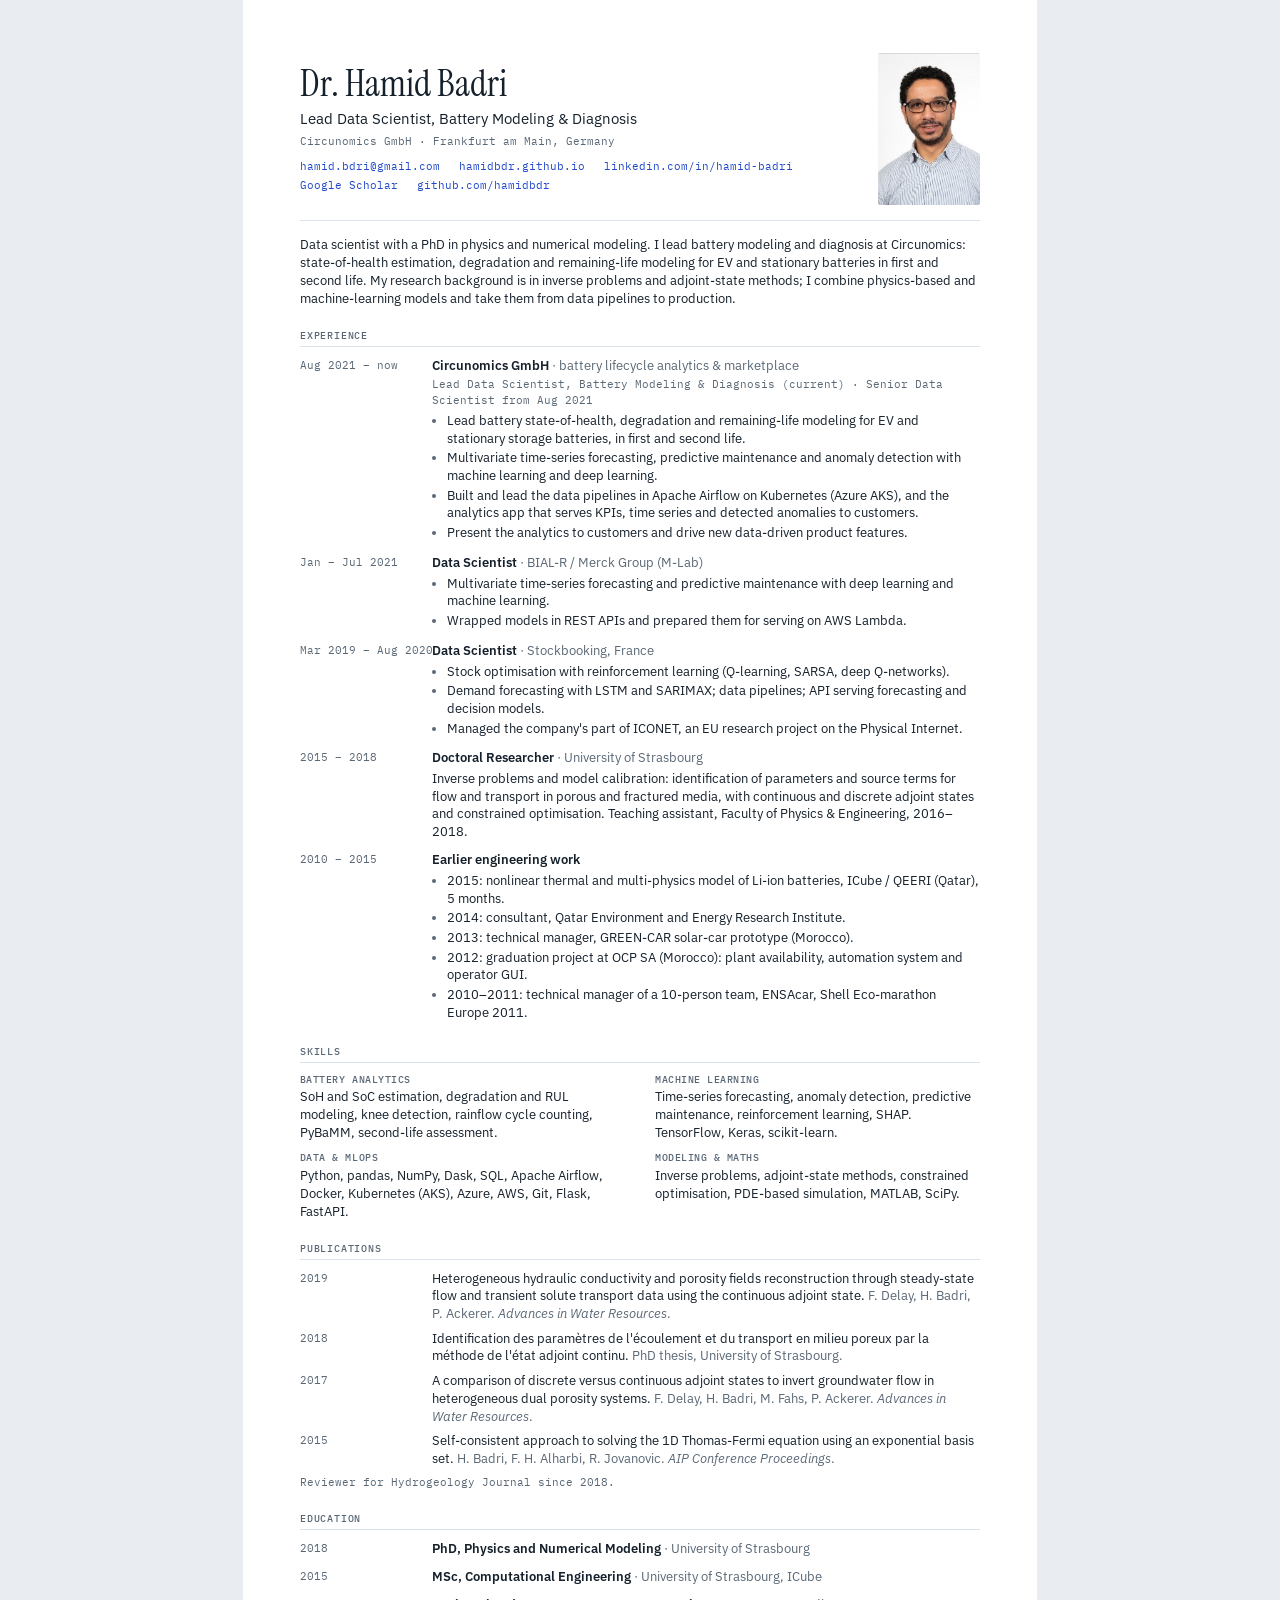
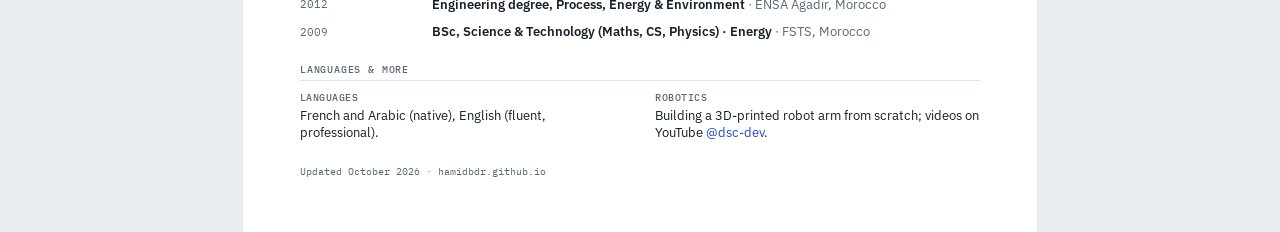
==== cv.html @ b693b3db "Add downloadable CV, move assets and styles, remove unused images - cv.html is the printable source " ====
<!DOCTYPE html>
<html lang="en">
<head>
<meta charset="utf-8">
<meta name="viewport" content="width=device-width, initial-scale=1">
<title>Hamid Badri · CV</title>
<meta name="robots" content="noindex">
<link rel="icon" type="image/jpeg" href="assets/favicon.jpg">
<link rel="stylesheet" href="https://fonts.googleapis.com/css2?family=Instrument+Serif&family=IBM+Plex+Sans:wght@400;500;600&family=IBM+Plex+Mono:wght@400;500&display=swap">
<!-- Source of CV_HamidBadri.pdf. Regenerate with:
     chrome --headless --no-pdf-header-footer --print-to-pdf=CV_HamidBadri.pdf cv.html -->
<style>
@page { size: A4; margin: 14mm 15mm 13mm; }
:root {
  --fg: #15202b; --muted: #5a6876; --line: #dde3ea; --accent: #2149c9;
  --display: "Instrument Serif", Georgia, serif;
  --body: "IBM Plex Sans", "Segoe UI", sans-serif;
  --mono: "IBM Plex Mono", Consolas, monospace;
}
* { box-sizing: border-box; }
html { background: #e9edf1; }
body { margin: 0; color: var(--fg); font: 400 9.4pt/1.42 var(--body); -webkit-print-color-adjust: exact; print-color-adjust: exact; }
.page { background: #fff; max-width: 210mm; margin: 0 auto; padding: 14mm 15mm; }
@media print { html { background: #fff; } .page { padding: 0; max-width: none; } }
a { color: var(--accent); text-decoration: none; }

header { display: grid; grid-template-columns: 1fr auto; gap: 8mm; align-items: center; padding-bottom: 4mm; border-bottom: 1px solid var(--line); }
h1 { font: 400 28pt/1 var(--display); margin: 0 0 1.5mm; }
.role { font-size: 11.5pt; margin: 0 0 1mm; }
.where { font: 400 8.5pt/1.4 var(--mono); color: var(--muted); margin: 0 0 2.5mm; }
.contact { display: flex; flex-wrap: wrap; gap: 0.6mm 5mm; font: 400 8.2pt/1.5 var(--mono); }
header img { width: 27mm; height: auto; border-radius: 2px; }

.summary { margin: 4mm 0 0; }

h2 { break-after: avoid; font: 500 7.8pt/1 var(--mono); letter-spacing: 0.08em; text-transform: uppercase; color: var(--muted); margin: 6mm 0 2.5mm; padding-bottom: 1.5mm; border-bottom: 1px solid var(--line); }
.entry { display: grid; grid-template-columns: 31mm 1fr; gap: 4mm; margin-bottom: 2.6mm; break-inside: avoid; }
.when { font: 400 8.2pt/1.45 var(--mono); color: var(--muted); padding-top: 0.3mm; white-space: nowrap; }
h3 { font-size: 9.6pt; font-weight: 600; margin: 0; }
h3 .org { font-weight: 400; color: var(--muted); }
.entry p { margin: 0.6mm 0 0; }
ul { margin: 0.8mm 0 0; padding-left: 4mm; }
li { margin-bottom: 0.5mm; }
li::marker { color: var(--muted); }
.sub { font: 400 8.2pt/1.45 var(--mono); color: var(--muted); margin: 0.3mm 0 0; }

.pubs { margin: 0; padding-left: 0; list-style: none; }
.pubs li { display: grid; grid-template-columns: 31mm 1fr; gap: 4mm; margin-bottom: 1.8mm; break-inside: avoid; }
.pubs .meta { color: var(--muted); }

.grid2 { break-inside: avoid; display: grid; grid-template-columns: 1fr 1fr; gap: 2.5mm 8mm; }
.grid2 b { display: block; font: 500 7.8pt/1.3 var(--mono); letter-spacing: 0.05em; text-transform: uppercase; color: var(--muted); margin-bottom: 0.6mm; }
.grid2 p { margin: 0; }
footer { margin-top: 6mm; font: 400 7.6pt/1.4 var(--mono); color: var(--muted); }
</style>
</head>
<body>
<div class="page">

<header>
  <div>
    <h1>Dr. Hamid Badri</h1>
    <p class="role">Lead Data Scientist, Battery Modeling &amp; Diagnosis</p>
    <p class="where">Circunomics GmbH · Frankfurt am Main, Germany</p>
    <div class="contact">
      <a href="mailto:hamid.bdri@gmail.com">hamid.bdri@gmail.com</a>
      <a href="https://hamidbdr.github.io">hamidbdr.github.io</a>
      <a href="https://www.linkedin.com/in/hamid-badri/">linkedin.com/in/hamid-badri</a>
      <a href="https://scholar.google.com/citations?user=9fMwc-wAAAAJ">Google Scholar</a>
      <a href="https://github.com/hamidbdr">github.com/hamidbdr</a>
    </div>
  </div>
  <img src="assets/photo.jpg" alt="Hamid Badri">
</header>

<p class="summary">Data scientist with a PhD in physics and numerical modeling. I lead battery modeling and diagnosis at Circunomics: state-of-health estimation, degradation and remaining-life modeling for EV and stationary batteries in first and second life. My research background is in inverse problems and adjoint-state methods; I combine physics-based and machine-learning models and take them from data pipelines to production.</p>

<h2>Experience</h2>
<div class="entry">
  <div class="when">Aug 2021 – now</div>
  <div>
    <h3>Circunomics GmbH <span class="org">· battery lifecycle analytics &amp; marketplace</span></h3>
    <p class="sub">Lead Data Scientist, Battery Modeling &amp; Diagnosis (current) · Senior Data Scientist from Aug 2021</p>
    <ul>
      <li>Lead battery state-of-health, degradation and remaining-life modeling for EV and stationary storage batteries, in first and second life.</li>
      <li>Multivariate time-series forecasting, predictive maintenance and anomaly detection with machine learning and deep learning.</li>
      <li>Built and lead the data pipelines in Apache Airflow on Kubernetes (Azure AKS), and the analytics app that serves KPIs, time series and detected anomalies to customers.</li>
      <li>Present the analytics to customers and drive new data-driven product features.</li>
    </ul>
  </div>
</div>
<div class="entry">
  <div class="when">Jan – Jul 2021</div>
  <div>
    <h3>Data Scientist <span class="org">· BIAL-R / Merck Group (M-Lab)</span></h3>
    <ul>
      <li>Multivariate time-series forecasting and predictive maintenance with deep learning and machine learning.</li>
      <li>Wrapped models in REST APIs and prepared them for serving on AWS Lambda.</li>
    </ul>
  </div>
</div>
<div class="entry">
  <div class="when">Mar 2019 – Aug 2020</div>
  <div>
    <h3>Data Scientist <span class="org">· Stockbooking, France</span></h3>
    <ul>
      <li>Stock optimisation with reinforcement learning (Q-learning, SARSA, deep Q-networks).</li>
      <li>Demand forecasting with LSTM and SARIMAX; data pipelines; API serving forecasting and decision models.</li>
      <li>Managed the company's part of ICONET, an EU research project on the Physical Internet.</li>
    </ul>
  </div>
</div>
<div class="entry">
  <div class="when">2015 – 2018</div>
  <div>
    <h3>Doctoral Researcher <span class="org">· University of Strasbourg</span></h3>
    <p>Inverse problems and model calibration: identification of parameters and source terms for flow and transport in porous and fractured media, with continuous and discrete adjoint states and constrained optimisation. Teaching assistant, Faculty of Physics &amp; Engineering, 2016–2018.</p>
  </div>
</div>
<div class="entry">
  <div class="when">2010 – 2015</div>
  <div>
    <h3>Earlier engineering work</h3>
    <ul>
      <li>2015: nonlinear thermal and multi-physics model of Li-ion batteries, ICube / QEERI (Qatar), 5 months.</li>
      <li>2014: consultant, Qatar Environment and Energy Research Institute.</li>
      <li>2013: technical manager, GREEN-CAR solar-car prototype (Morocco).</li>
      <li>2012: graduation project at OCP SA (Morocco): plant availability, automation system and operator GUI.</li>
      <li>2010–2011: technical manager of a 10-person team, ENSAcar, Shell Eco-marathon Europe 2011.</li>
    </ul>
  </div>
</div>

<h2>Skills</h2>
<div class="grid2">
  <div><b>Battery analytics</b><p>SoH and SoC estimation, degradation and RUL modeling, knee detection, rainflow cycle counting, PyBaMM, second-life assessment.</p></div>
  <div><b>Machine learning</b><p>Time-series forecasting, anomaly detection, predictive maintenance, reinforcement learning, SHAP. TensorFlow, Keras, scikit-learn.</p></div>
  <div><b>Data &amp; MLOps</b><p>Python, pandas, NumPy, Dask, SQL, Apache Airflow, Docker, Kubernetes (AKS), Azure, AWS, Git, Flask, FastAPI.</p></div>
  <div><b>Modeling &amp; maths</b><p>Inverse problems, adjoint-state methods, constrained optimisation, PDE-based simulation, MATLAB, SciPy.</p></div>
</div>

<h2>Publications</h2>
<ol class="pubs">
  <li><span class="when">2019</span><span>Heterogeneous hydraulic conductivity and porosity fields reconstruction through steady-state flow and transient solute transport data using the continuous adjoint state. <span class="meta">F. Delay, H. Badri, P. Ackerer. <i>Advances in Water Resources</i>.</span></span></li>
  <li><span class="when">2018</span><span>Identification des paramètres de l'écoulement et du transport en milieu poreux par la méthode de l'état adjoint continu. <span class="meta">PhD thesis, University of Strasbourg.</span></span></li>
  <li><span class="when">2017</span><span>A comparison of discrete versus continuous adjoint states to invert groundwater flow in heterogeneous dual porosity systems. <span class="meta">F. Delay, H. Badri, M. Fahs, P. Ackerer. <i>Advances in Water Resources</i>.</span></span></li>
  <li><span class="when">2015</span><span>Self-consistent approach to solving the 1D Thomas-Fermi equation using an exponential basis set. <span class="meta">H. Badri, F. H. Alharbi, R. Jovanovic. <i>AIP Conference Proceedings</i>.</span></span></li>
</ol>
<p class="sub">Reviewer for Hydrogeology Journal since 2018.</p>

<h2>Education</h2>
<div class="entry"><div class="when">2018</div><div><h3>PhD, Physics and Numerical Modeling <span class="org">· University of Strasbourg</span></h3></div></div>
<div class="entry"><div class="when">2015</div><div><h3>MSc, Computational Engineering <span class="org">· University of Strasbourg, ICube</span></h3></div></div>
<div class="entry"><div class="when">2012</div><div><h3>Engineering degree, Process, Energy &amp; Environment <span class="org">· ENSA Agadir, Morocco</span></h3></div></div>
<div class="entry"><div class="when">2009</div><div><h3>BSc, Science &amp; Technology (Maths, CS, Physics) · Energy <span class="org">· FSTS, Morocco</span></h3></div></div>

<h2>Languages &amp; more</h2>
<div class="grid2">
  <div><b>Languages</b><p>French and Arabic (native), English (fluent, professional).</p></div>
  <div><b>Robotics</b><p>Building a 3D-printed robot arm from scratch; videos on YouTube <a href="https://www.youtube.com/@dsc-dev">@dsc-dev</a>.</p></div>
</div>

<footer>Updated October 2026 · hamidbdr.github.io</footer>
</div>
</body>
</html>
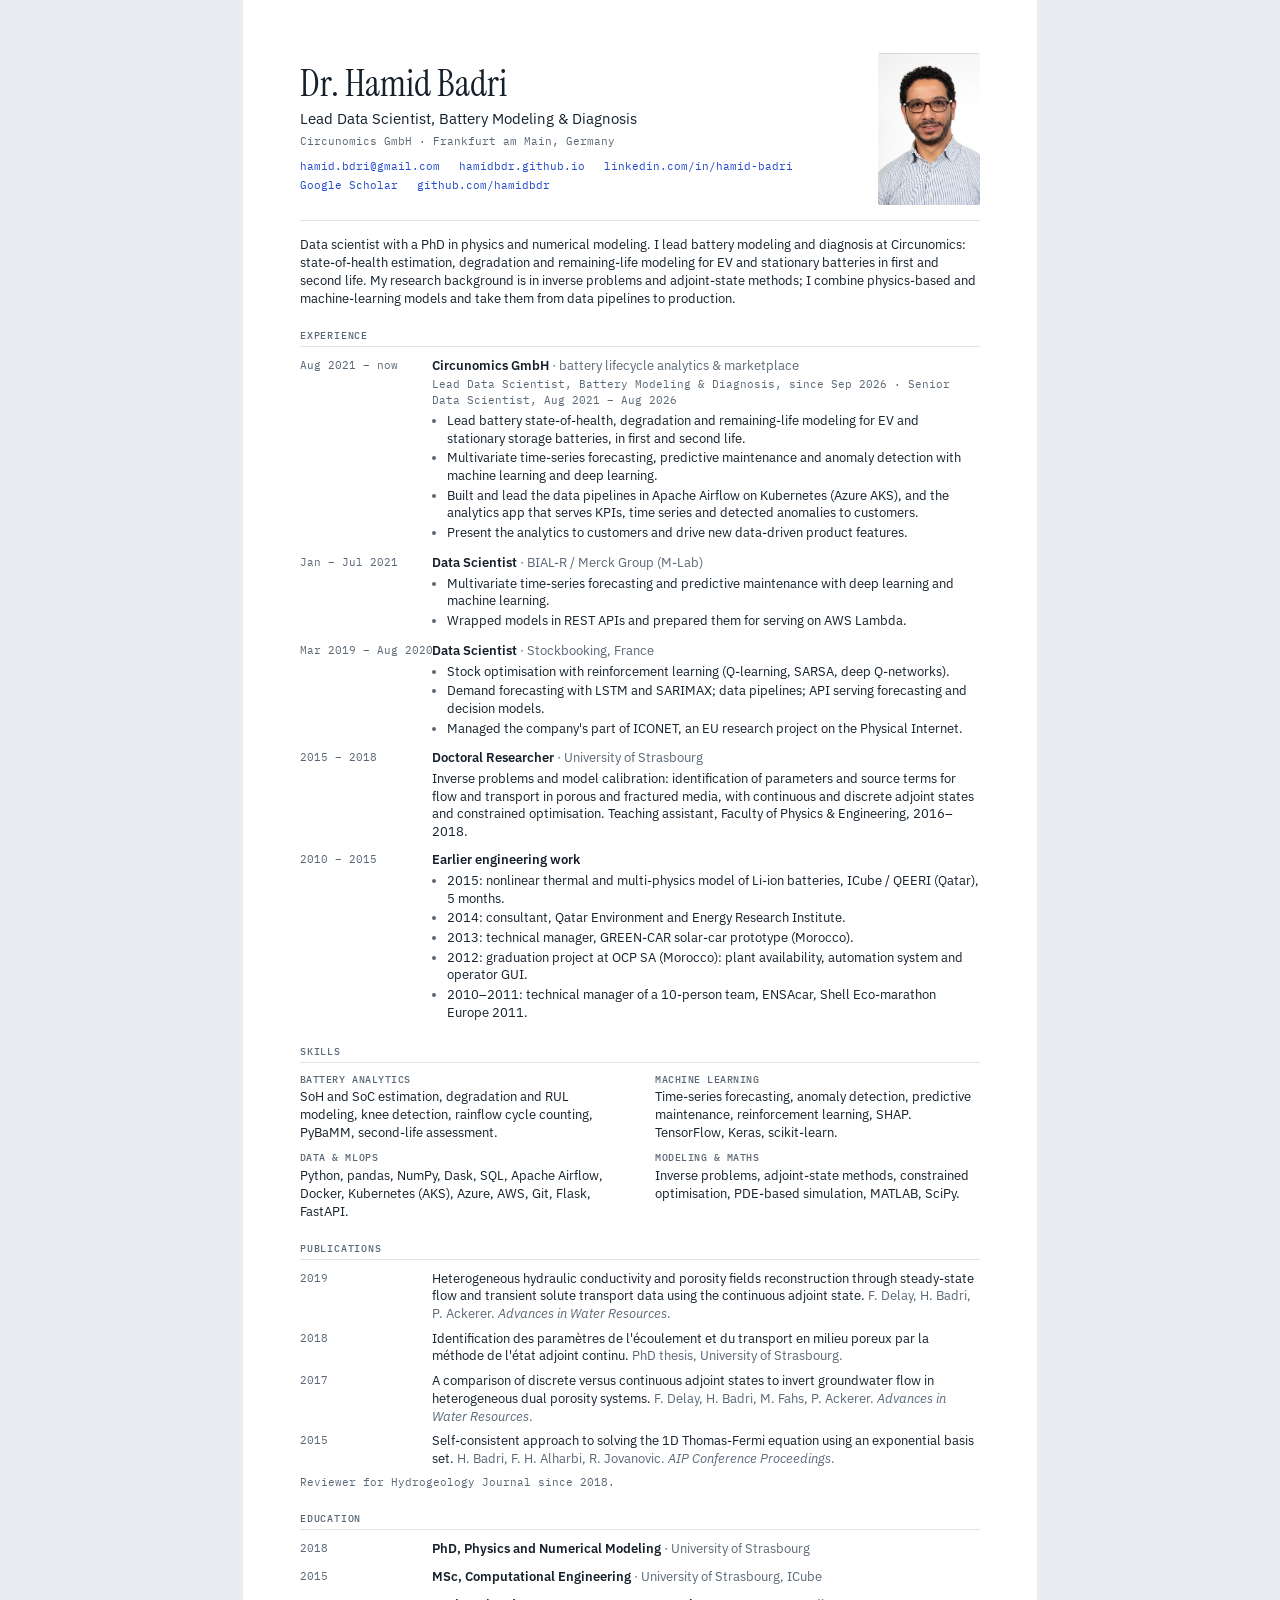
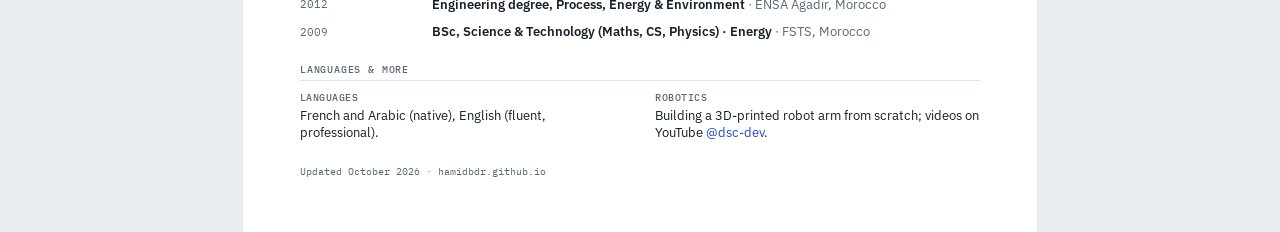
==== commit 9f5c5041: "Add Lead Data Scientist start date (Sep 2026) Co-Authored-By: Claude Opus 5.5 <noreply@anthropic.com" ====
--- a/cv.html
+++ b/cv.html
@@ -80,7 +80,7 @@
   <div class="when">Aug 2021 – now</div>
   <div>
     <h3>Circunomics GmbH <span class="org">· battery lifecycle analytics &amp; marketplace</span></h3>
-    <p class="sub">Lead Data Scientist, Battery Modeling &amp; Diagnosis (current) · Senior Data Scientist from Aug 2021</p>
+    <p class="sub">Lead Data Scientist, Battery Modeling &amp; Diagnosis, since Sep 2026 · Senior Data Scientist, Aug 2021 – Aug 2026</p>
     <ul>
       <li>Lead battery state-of-health, degradation and remaining-life modeling for EV and stationary storage batteries, in first and second life.</li>
       <li>Multivariate time-series forecasting, predictive maintenance and anomaly detection with machine learning and deep learning.</li>
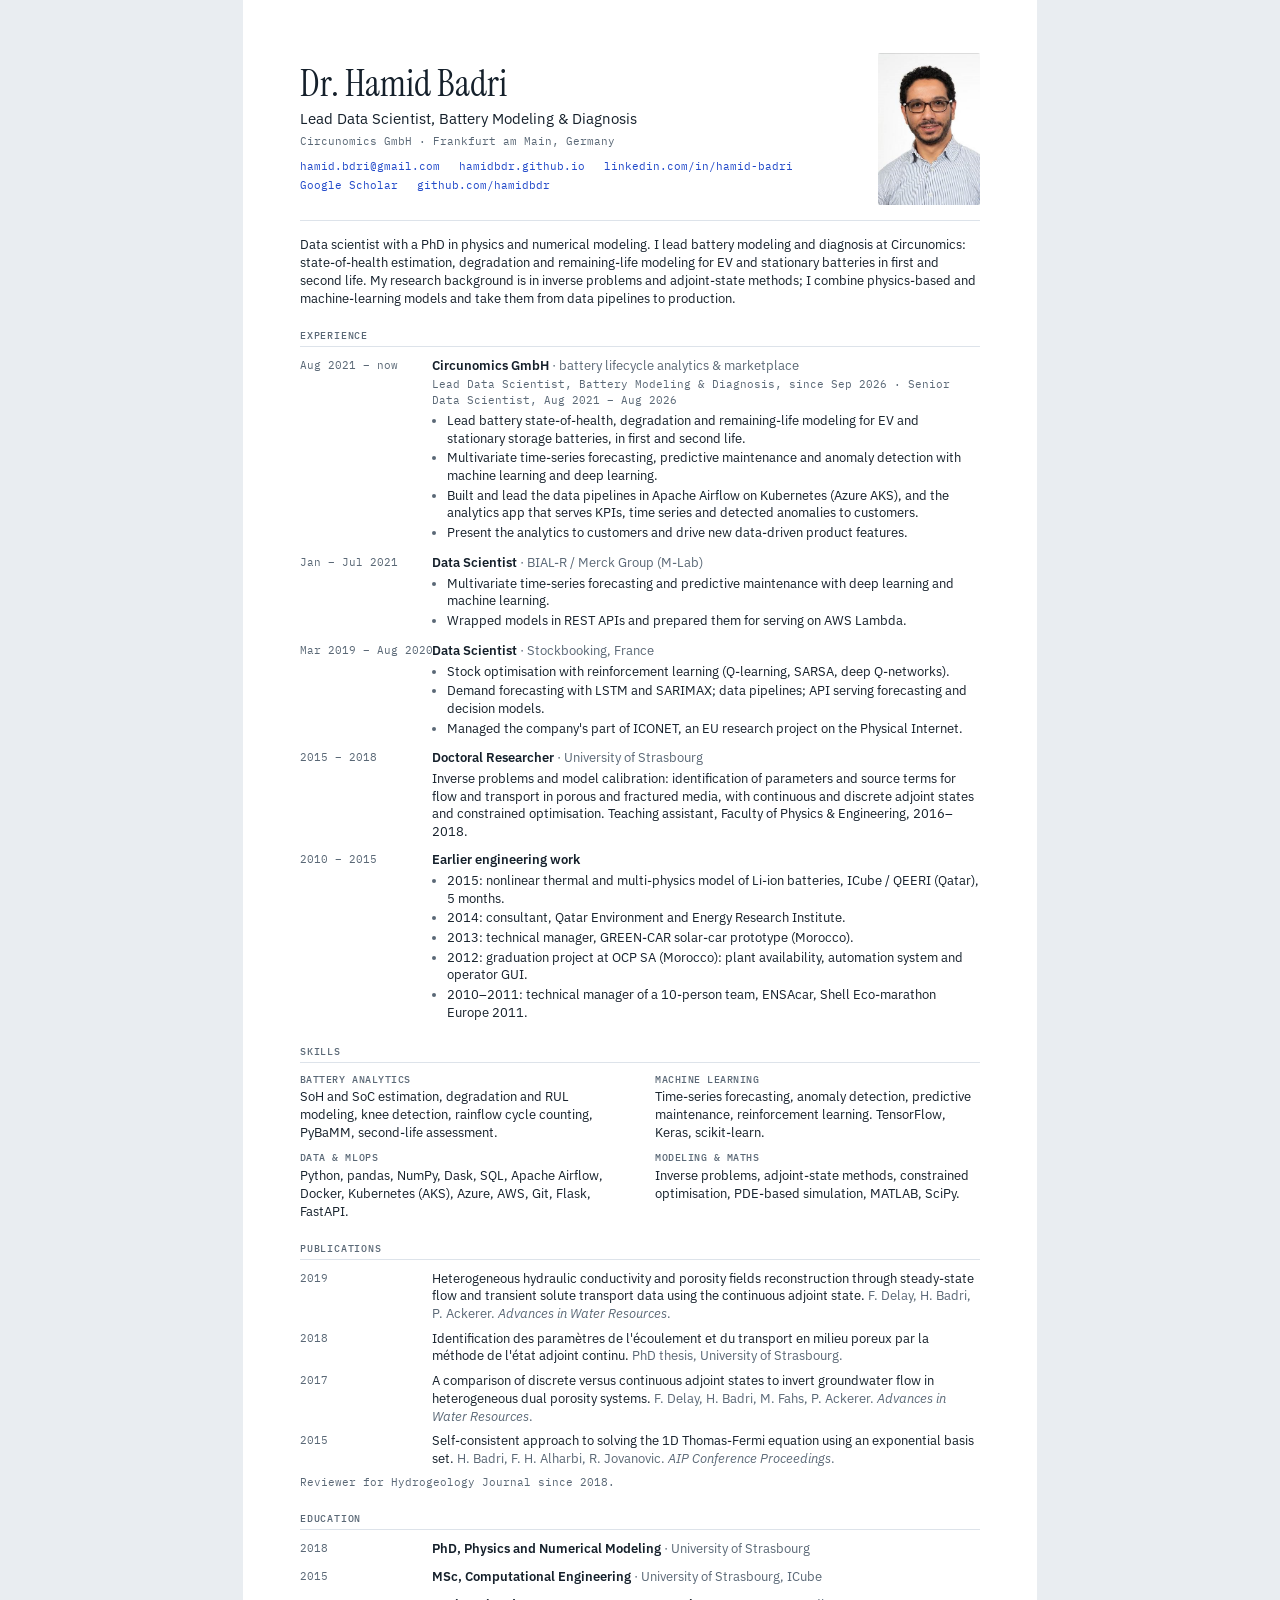
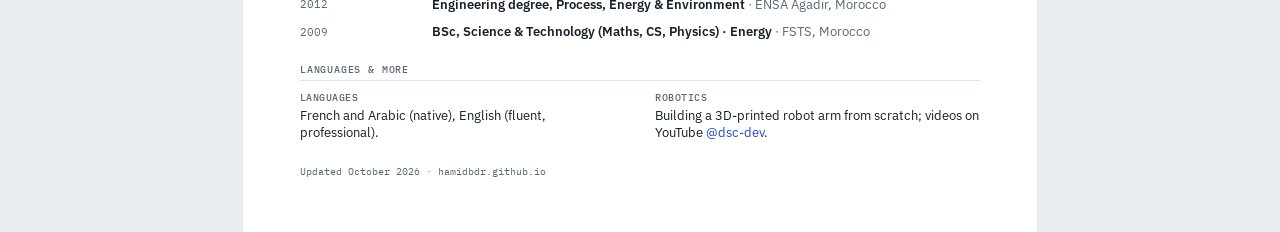
==== commit dfa85c79: "Remove SHAP from the skills on the site and CV Co-Authored-By: Claude Opus 5.5 <noreply@anthropic.co" ====
--- a/cv.html
+++ b/cv.html
@@ -134,7 +134,7 @@
 <h2>Skills</h2>
 <div class="grid2">
   <div><b>Battery analytics</b><p>SoH and SoC estimation, degradation and RUL modeling, knee detection, rainflow cycle counting, PyBaMM, second-life assessment.</p></div>
-  <div><b>Machine learning</b><p>Time-series forecasting, anomaly detection, predictive maintenance, reinforcement learning, SHAP. TensorFlow, Keras, scikit-learn.</p></div>
+  <div><b>Machine learning</b><p>Time-series forecasting, anomaly detection, predictive maintenance, reinforcement learning. TensorFlow, Keras, scikit-learn.</p></div>
   <div><b>Data &amp; MLOps</b><p>Python, pandas, NumPy, Dask, SQL, Apache Airflow, Docker, Kubernetes (AKS), Azure, AWS, Git, Flask, FastAPI.</p></div>
   <div><b>Modeling &amp; maths</b><p>Inverse problems, adjoint-state methods, constrained optimisation, PDE-based simulation, MATLAB, SciPy.</p></div>
 </div>
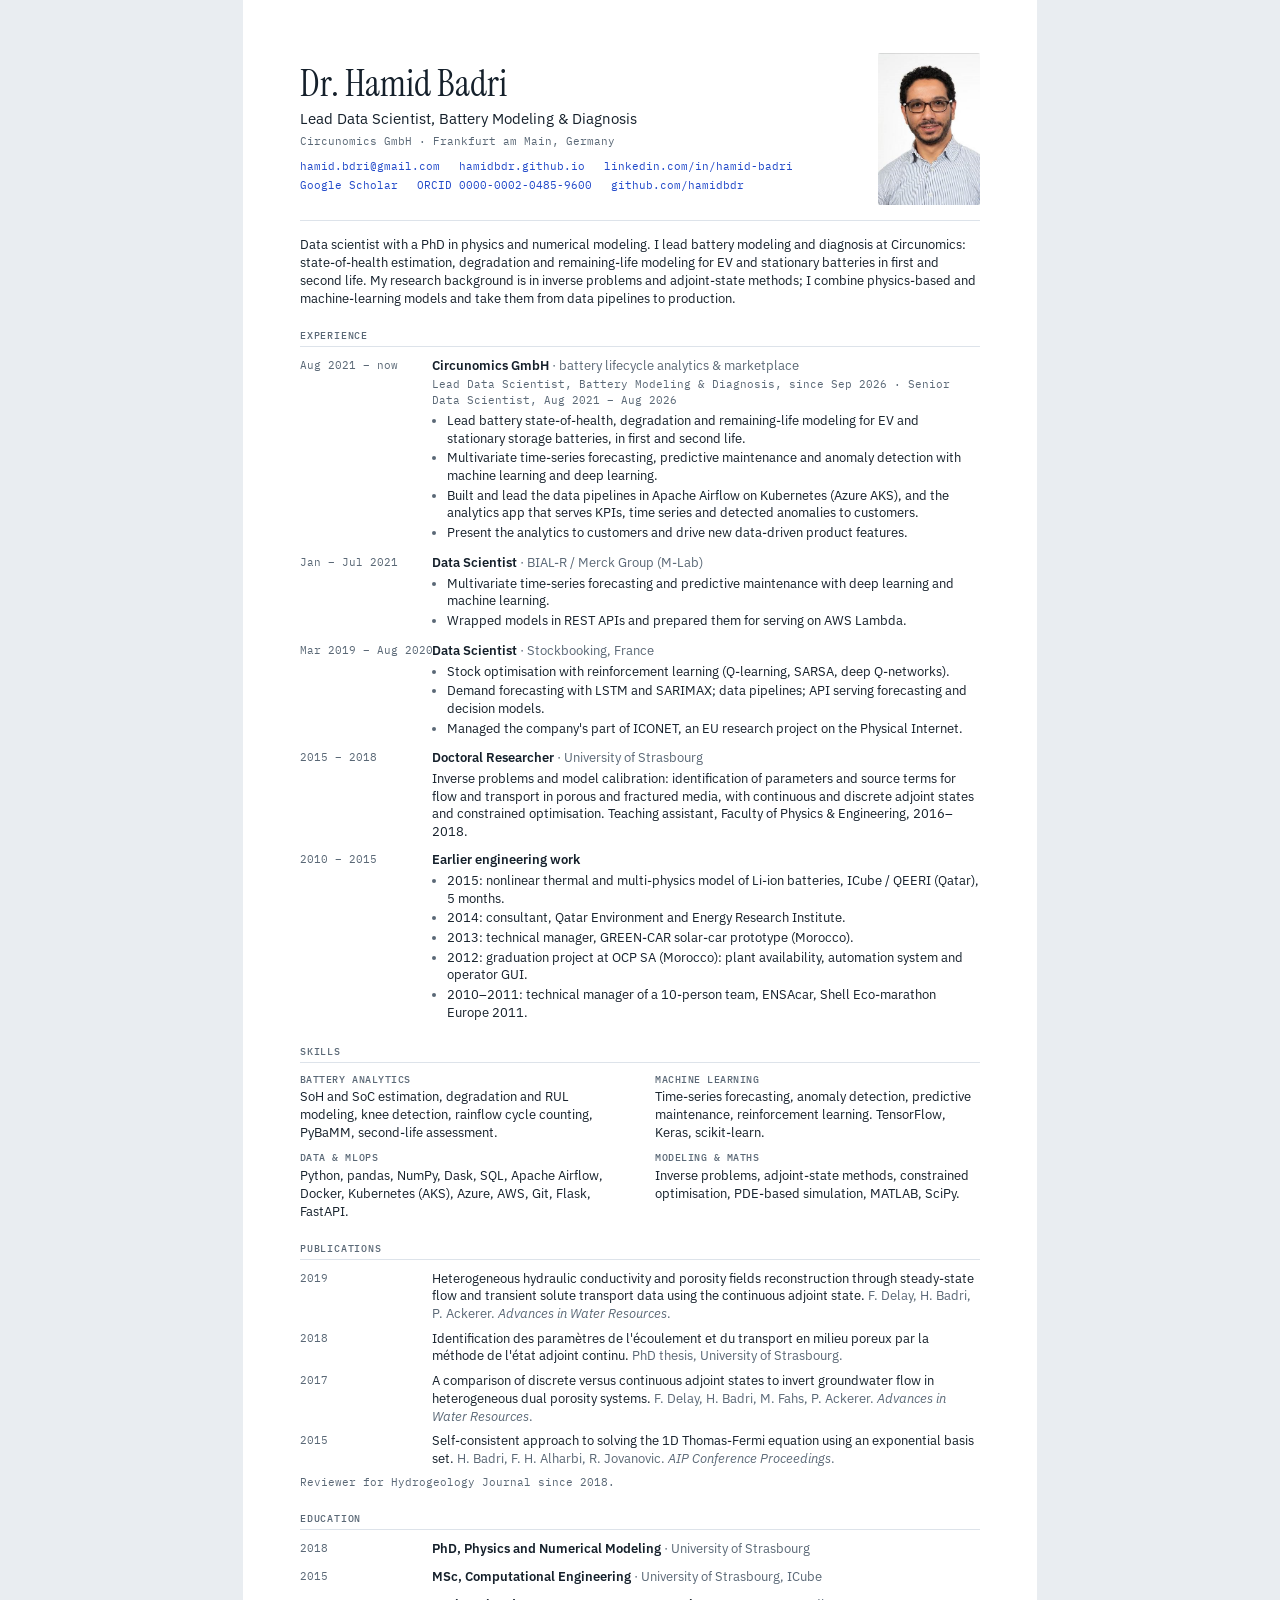
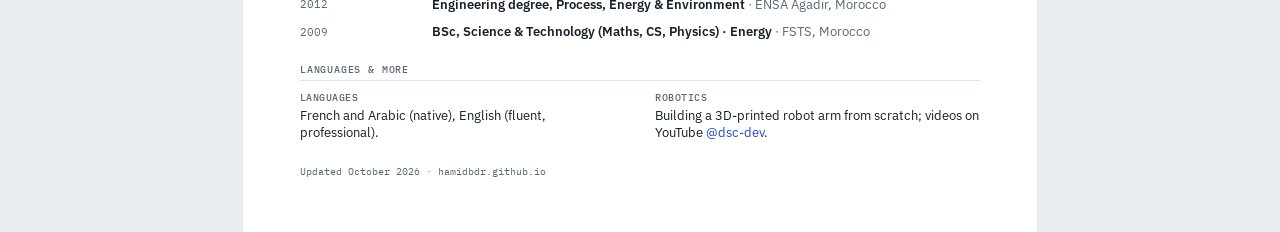
==== commit d52cc2f8: "Complete article structured data and add ORCID - Articles: full datePublished with time zone (from C" ====
--- a/cv.html
+++ b/cv.html
@@ -67,6 +67,7 @@
       <a href="https://hamidbdr.github.io">hamidbdr.github.io</a>
       <a href="https://www.linkedin.com/in/hamid-badri/">linkedin.com/in/hamid-badri</a>
       <a href="https://scholar.google.com/citations?user=9fMwc-wAAAAJ">Google Scholar</a>
+      <a href="https://orcid.org/0000-0002-0485-9600">ORCID 0000-0002-0485-9600</a>
       <a href="https://github.com/hamidbdr">github.com/hamidbdr</a>
     </div>
   </div>
